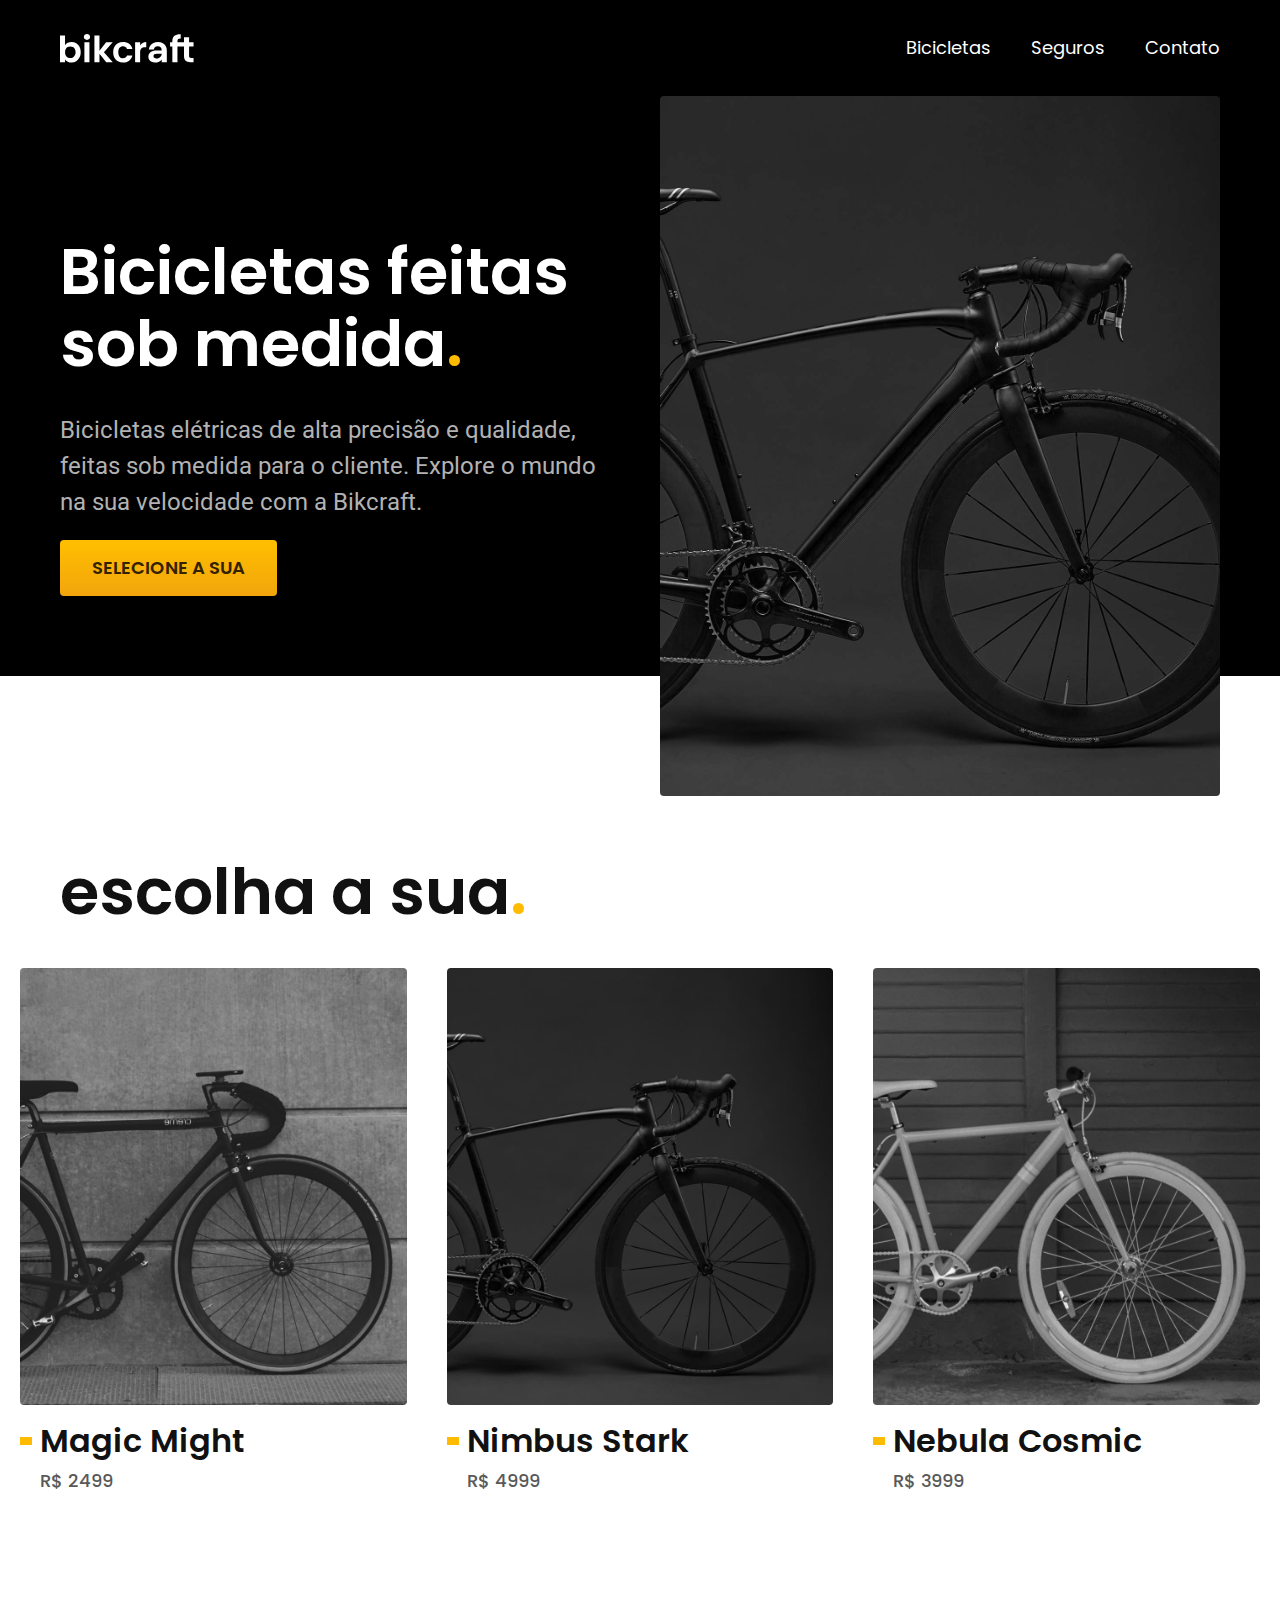
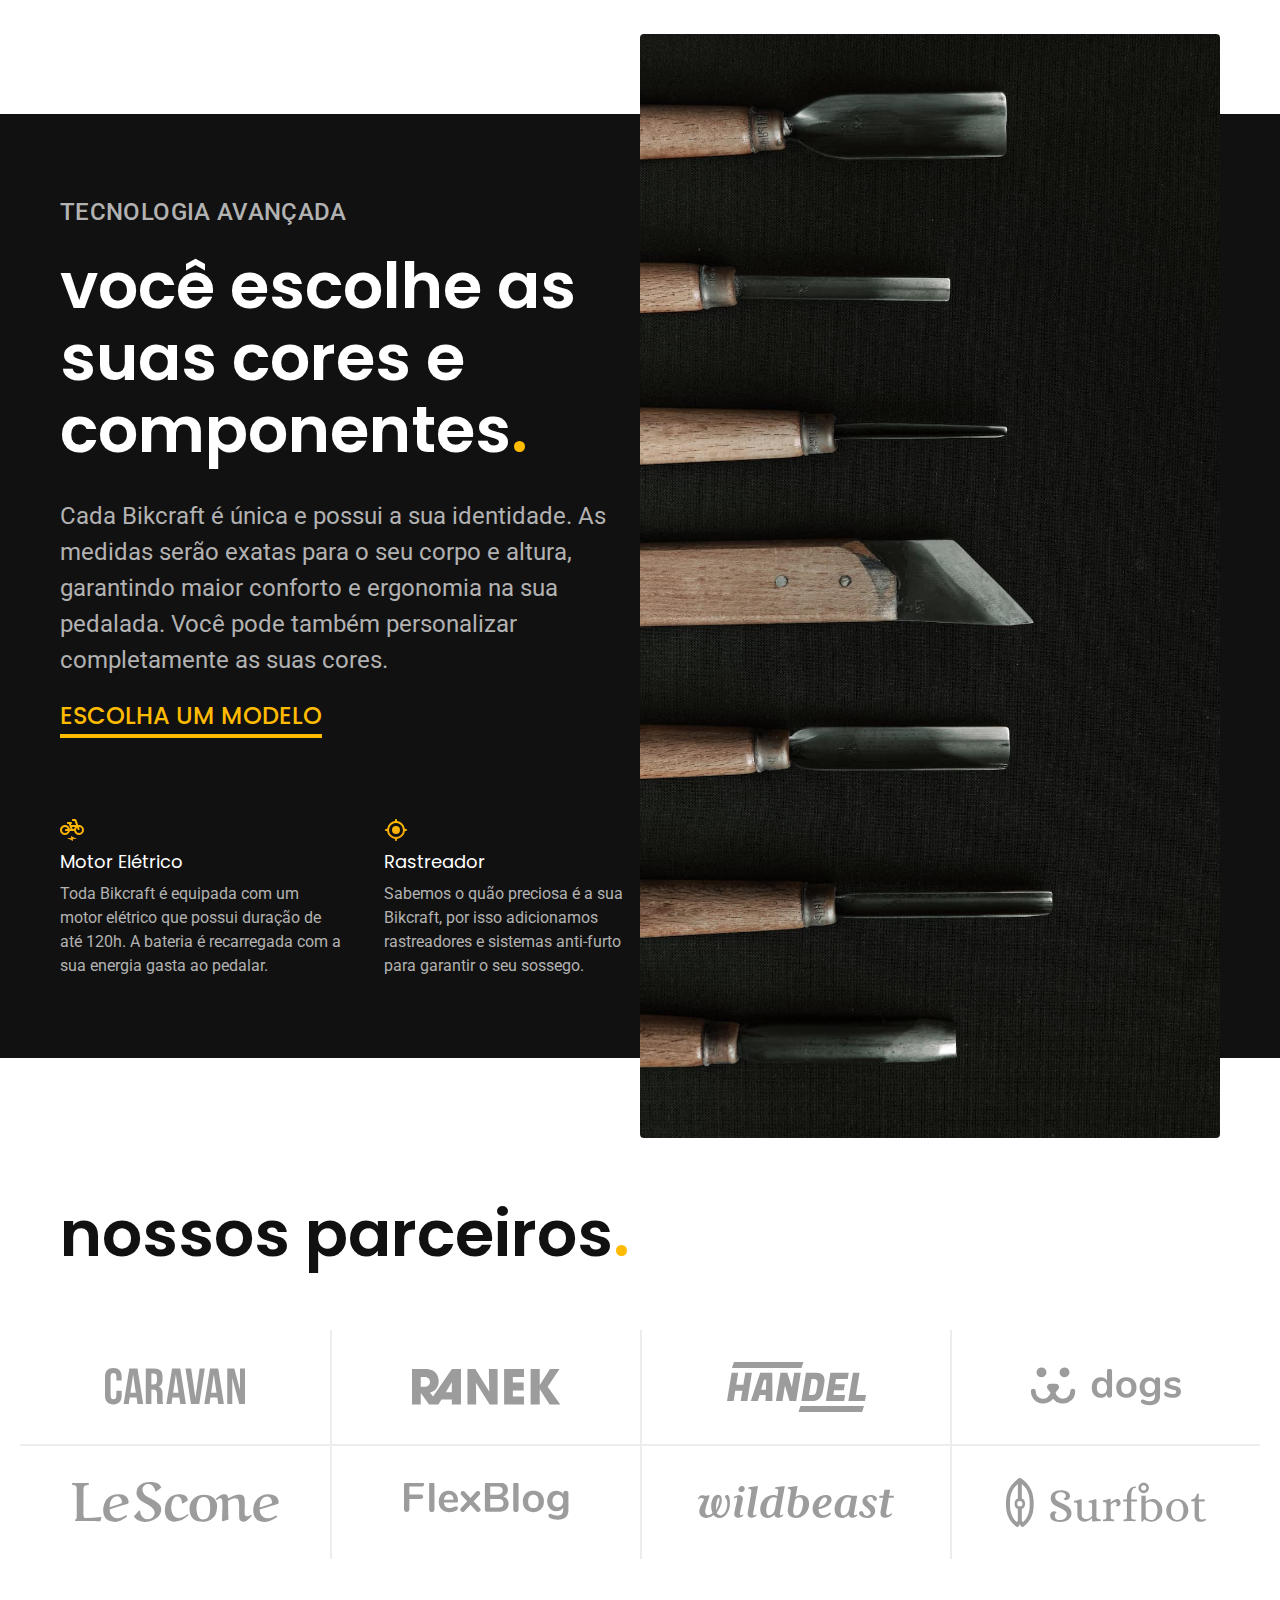
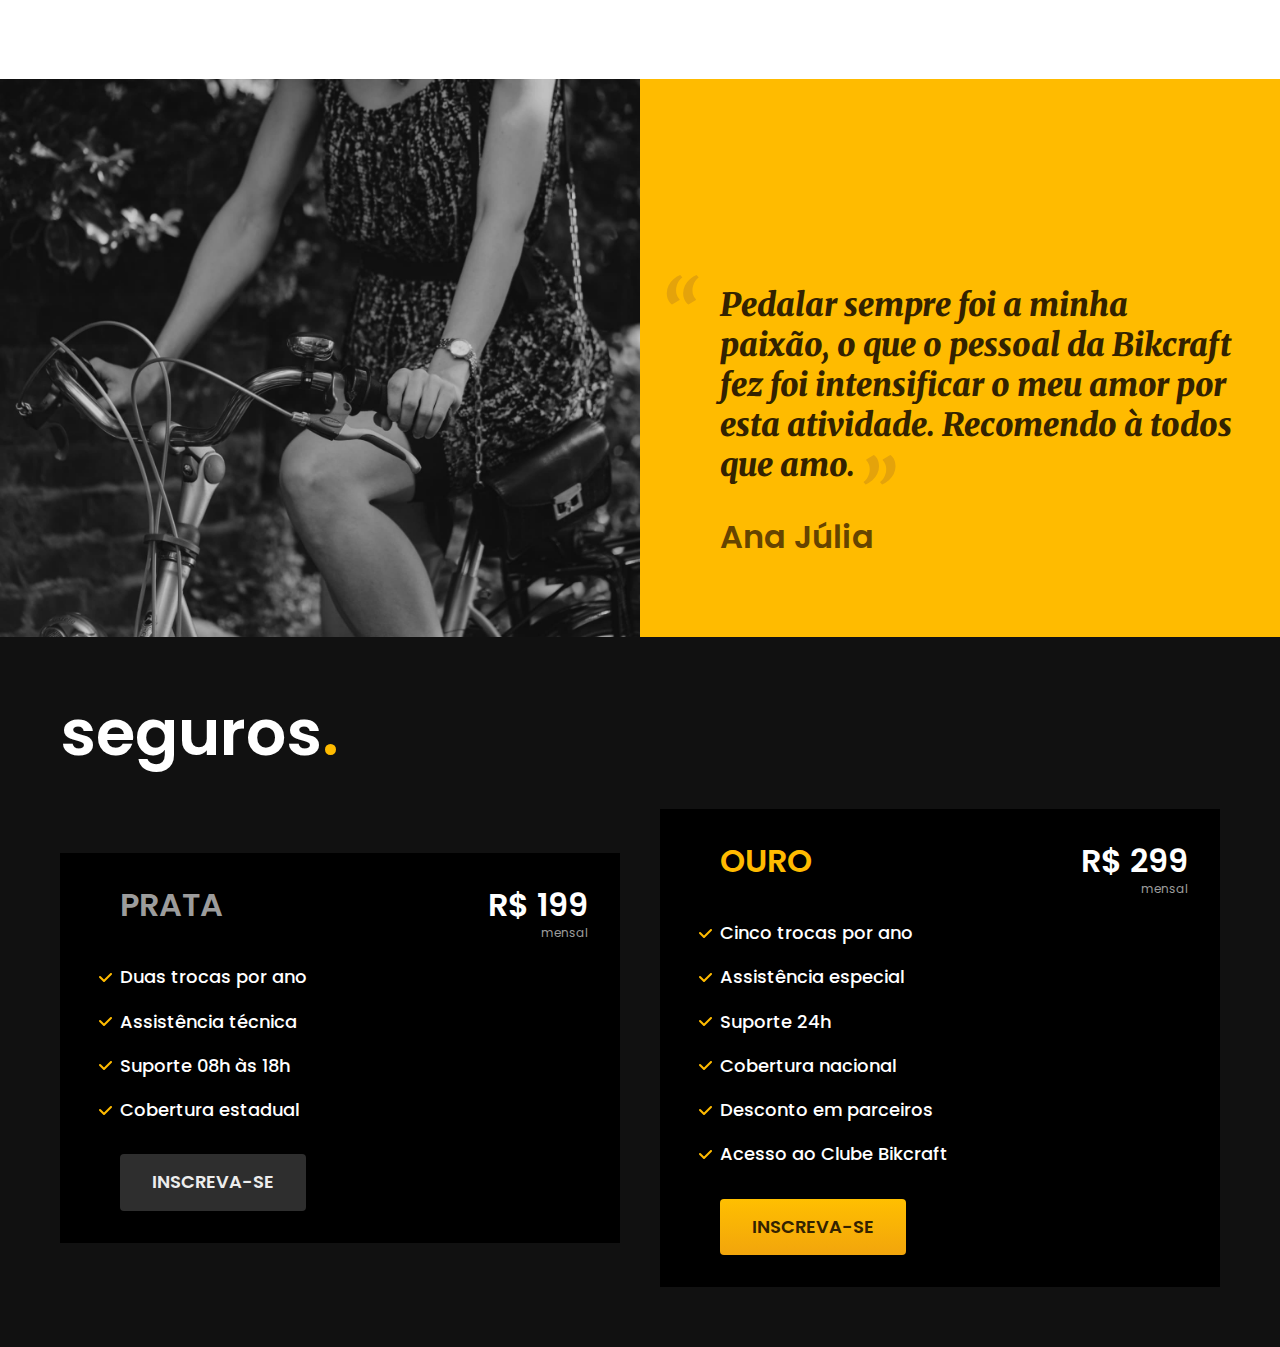
==== index.html @ b50320c7 "seguros" ====
<!DOCTYPE html>
<html lang="pt-br">
<head>
  <meta charset="UTF-8">
  <meta name="viewport" content="width=device-width, initial-scale=1.0">
  <title>Bikcraft - Bicicletas Elétricas</title>
  <meta name="description" content="Bicicletas elétricas de alta precisão e qualidade,  feitas sob medida para o cliente. Explore o mundo na sua velocidade com a Bikcraft.">
  <link rel="stylesheet" href="./css/style.css">

  <link rel="preconnect" href="https://fonts.googleapis.com">
  <link rel="preconnect" href="https://fonts.gstatic.com" crossorigin>
  <link href="https://fonts.googleapis.com/css2?family=Merriweather:wght@900&family=Poppins:wght@400;600&family=Roboto:wght@400;500&display=swap" rel="stylesheet">
</head>
<body>
  <header class="header-bg">
    <div class="header container">
      <a href="./">
        <img src="./img/bikcraft.svg" alt="logo">
      </a>

      <nav aria-label="primaria">
        <ul class="header-menu font-1-m cor-0">
          <li><a href="./bicicletas.html">Bicicletas</a></li>
          <li><a href="./bicicletas.html">Seguros</a></li>
          <li><a href="./bicicletas.html">Contato</a></li>
        </ul>
      </nav>
    </div>
  </header>

  <main class="introducao-bg">
    <div class="container introducao">
      <div class="introducao-conteudo">
        <h1 class="font-1-xxl cor-0">Bicicletas feitas sob medida<span class="cor-p1">.</span></h1>
        <p class="font-2-l cor-5">Bicicletas elétricas de alta precisão e qualidade,  feitas sob medida para o cliente. Explore o mundo na sua velocidade com a Bikcraft.</p>
        <a class="botao" href="./bicicletas.html">Selecione a sua</a>
      </div>
      <div>
        <img src="./img/fotos/introducao.jpg" alt="Bicicleta elétrica preta.">
      </div>
    </div>
  </main>

  <article class="bicicletas-lista">
    <h2 class="container font-1-xxl">escolha a sua<span class="cor-p1">.</span></h2>

    <ul>
      <li>
        <a href="./bicicletas/magic.html">
          <img src="./img/bicicletas/magic-home.jpg" alt="Bicicleta preta">
          <h3 class="font-1-xl">Magic Might</h3>
          <span class="font-2-m cor-8">R$ 2499</span>
        </a>
      </li>

      <li>
        <a href="./bicicletas/nimbus.html">
          <img src="./img/bicicletas/nimbus-home.jpg" alt="Bicicleta preta">
          <h3 class="font-1-xl">Nimbus Stark</h3>
          <span class="font-2-m cor-8">R$ 4999</span>
        </a>
      </li>

      <li>
        <a href="./bicicletas/nebula.html">
          <img src="./img/bicicletas/nebula-home.jpg" alt="Bicicleta preta">
          <h3 class="font-1-xl">Nebula Cosmic</h3>
          <span class="font-2-m cor-8">R$ 3999</span>
        </a>
      </li>
    </ul>
  </article>

  <article class="tecnologia-bg">
    <div class="tecnologia container">
      <div class="tecnologia-conteudo">
        <span class="font-2-l-b cor-5">Tecnologia Avançada</span>
        <h2 class="font-1-xxl cor-0">você escolhe as suas cores e componentes<span class="cor-p1">.</span></h2>
        <p class="font-2-l cor-5">Cada Bikcraft é única e possui a sua identidade. As medidas serão exatas para o seu corpo e altura, garantindo maior conforto e ergonomia na sua pedalada. Você pode também personalizar completamente as suas cores.</p>
        <a class="link" href="./bicicletas.html">Escolha um modelo</a>
        <div class="tecnologia-vantagens">
          <div>
            <img src="./img/icones/eletrica.svg" alt="">
            <h3 class="font-1-m cor-0">Motor Elétrico</h3>
            <p class="font-2-s cor-5">Toda Bikcraft é equipada com um motor elétrico que possui duração de até 120h. A bateria é recarregada com a sua energia gasta ao pedalar.</p>
          </div>
          <div>
            <img src="./img/icones/rastreador.svg" alt="">
            <h3 class="font-1-m cor-0">Rastreador</h3>
            <p class="font-2-s cor-5">Sabemos o quão preciosa é a sua Bikcraft, por isso adicionamos rastreadores e sistemas anti-furto para garantir o seu sossego.</p>
          </div>
        </div>
      </div>

      <div class="tecnologia-imagem">
        <img src="./img/fotos/tecnologia.jpg" alt="">
      </div>
    </div>

  </article>

  <section class="parceiros" aria-label="Nossos Parceiros">
    <h2 class="container font-1-xxl">nossos parceiros<span class="cor-p1">.</span></h2>

    <ul>
      <li><img src="./img/parceiros/caravan.svg" alt="caravan"></li>
      <li><img src="./img/parceiros/ranek.svg" alt="ranek"></li>
      <li><img src="./img/parceiros/handel.svg" alt="handel"></li>
      <li><img src="./img/parceiros/dogs.svg" alt="dogs"></li>
      <li><img src="./img/parceiros/lescone.svg" alt="lescone"></li>
      <li><img src="./img/parceiros/flexblog.svg" alt="flexblog"></li>
      <li><img src="./img/parceiros/wildbeast.svg" alt="wildbeast"></li>
      <li><img src="./img/parceiros/surfbot.svg" alt="surfbot"></li>
    </ul>
  </section>

  <section class="depoimento" aria-label="Depoimento">
    <div>
      <img src="./img/fotos/depoimento.jpg" alt="Pessoa pedalando uma bicicleta Bikcraft">
    </div>

    <div class="depoimento-conteudo">
      <blockquote class="font-1-xl cor-p5">
        <p>Pedalar sempre foi a minha paixão, o que o pessoal da Bikcraft fez foi intensificar o meu amor por esta atividade. Recomendo à todos que amo.</p>
        <span class="font-1-mb cor-p4">Ana Júlia</span>
      </blockquote>
    </div>
  </section>

  <article class="seguros-bg">
    <div class="seguros container">
      <h2 class="font-1-xxl cor-0">seguros<span class="cor-p1">.</span></h2>

      <div class="seguros-item">
        <h3 class="font-1-xl cor-6">PRATA</h3>
        <span class="font-1-xl cor-0">R$ 199 <span class="font-1-xs cor-6">mensal</span></span>
        <ul class="font-2-m cor-0">
          <li>Duas trocas por ano</li>
          <li>Assistência técnica</li>
          <li>Suporte 08h às 18h</li>
          <li>Cobertura estadual</li>
        </ul>
        <a class="botao secundario" href="./orcamento.html">Inscreva-se</a>
      </div>

      <div class="seguros-item">
        <h3 class="font-1-xl cor-p1">OURO</h3>
        <span class="font-1-xl cor-0">R$ 299 <span class="font-1-xs cor-6">mensal</span></span>
        <ul class="font-2-m cor-0">
          <li>Cinco trocas por ano</li>
          <li>Assistência especial</li>
          <li>Suporte 24h</li>
          <li>Cobertura nacional</li>
          <li>Desconto em parceiros</li>
          <li>Acesso ao Clube Bikcraft</li>
        </ul>
        <a class="botao" href="./orcamento.html">Inscreva-se</a>
      </div>
    </div>
  </article>
</body>
</html>
---- css/style.css ----
@import "./global/global.css";
@import "./utilidades/tipografia.css";
@import "./utilidades/cores.css";

@import "./global/header.css";

/* Utilidades */
@import "./utilidades/componentes.css";

/* Home */
@import "./home/introducao.css";
@import "./home/tecnologia.css";
@import "./home/parceiros.css";
@import "./home/depoimento.css";

/* Bicicletas */
@import "./bicicletas/bicicletas-lista.css";

/* Seguros */
@import "./seguros/seguros.css";
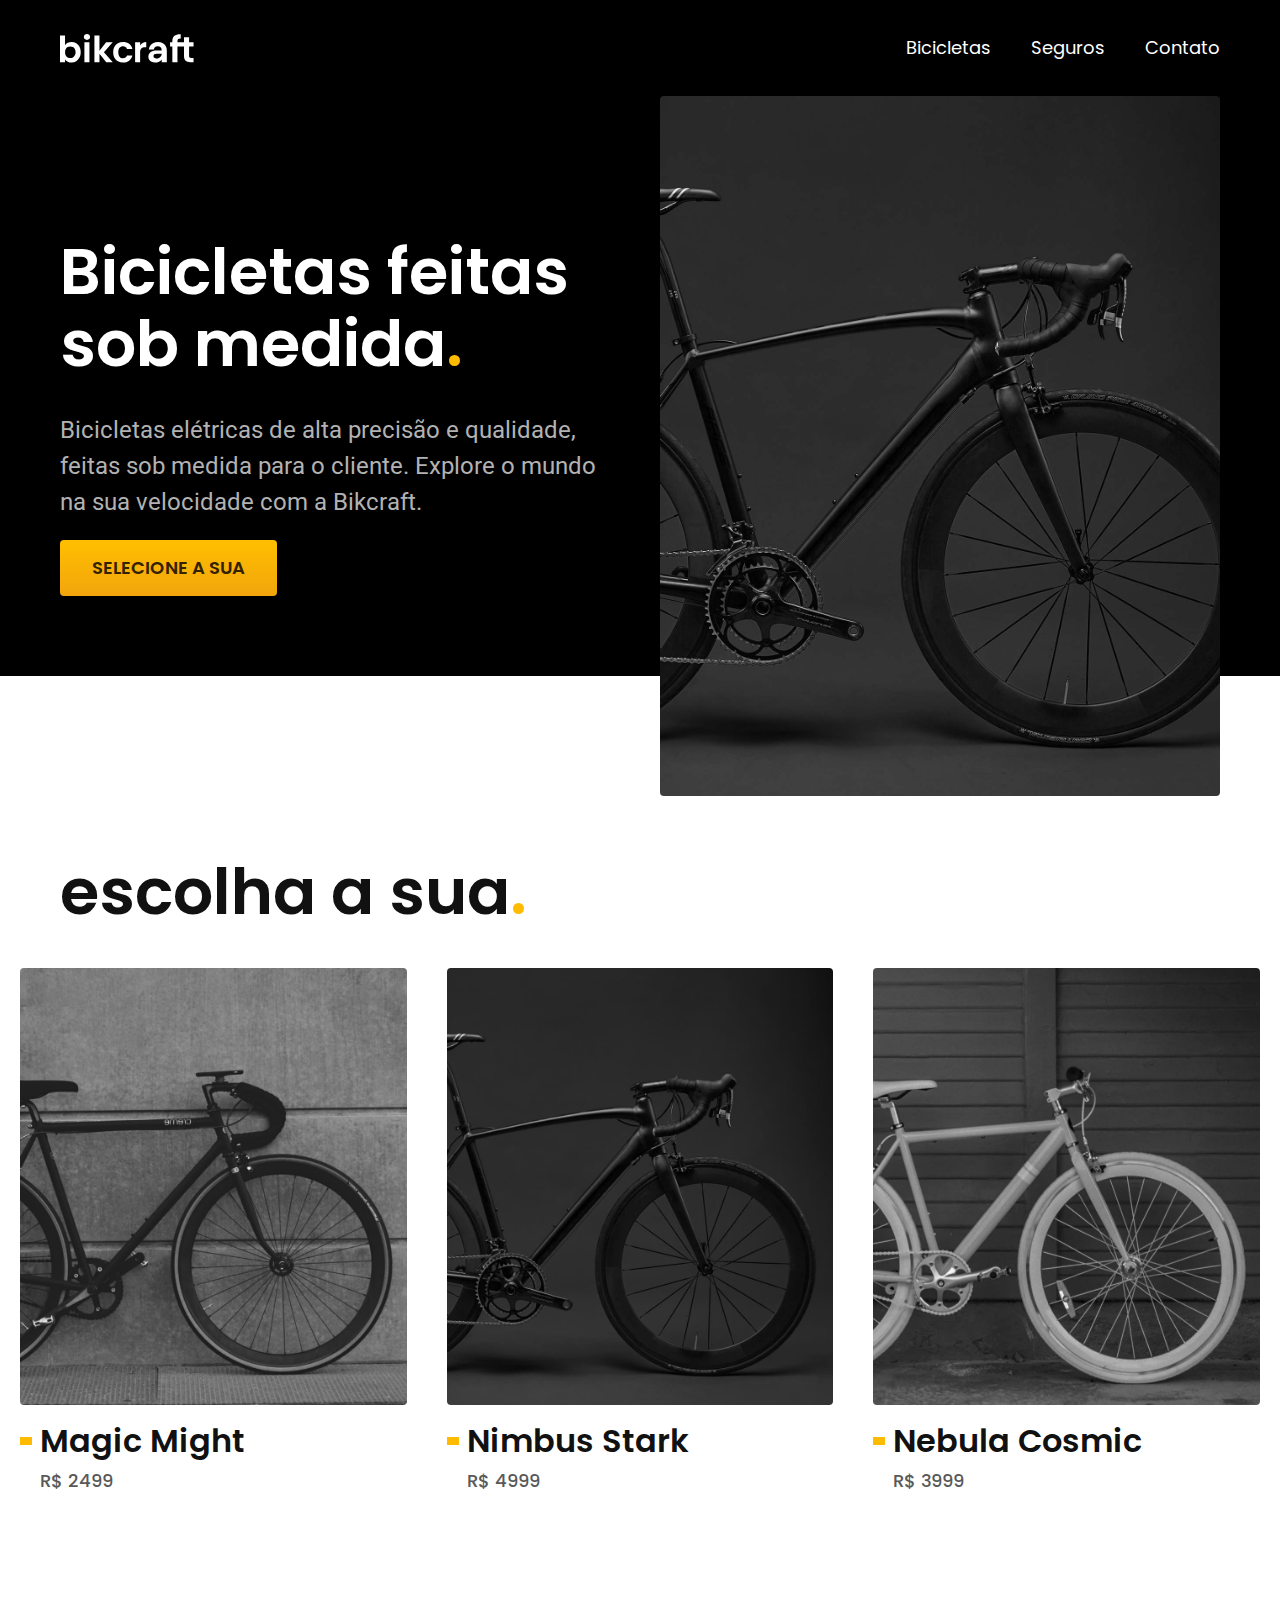
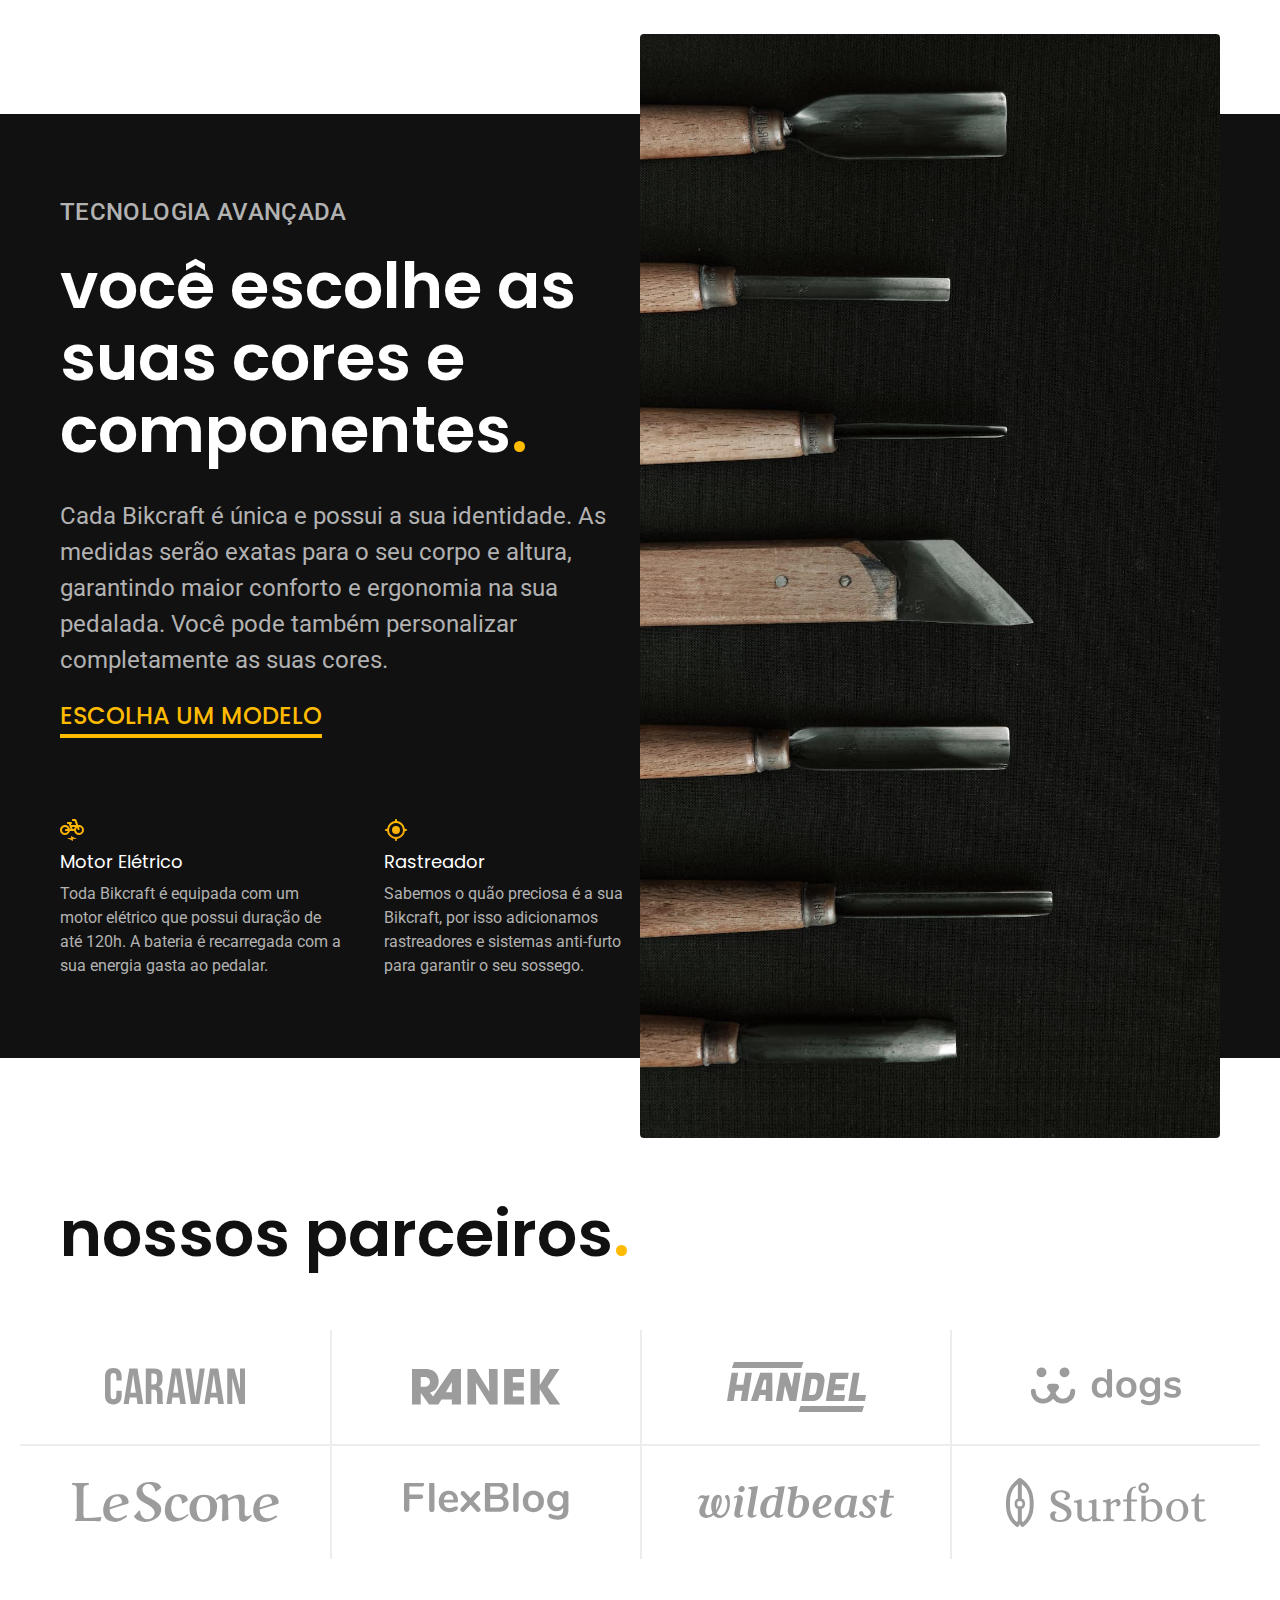
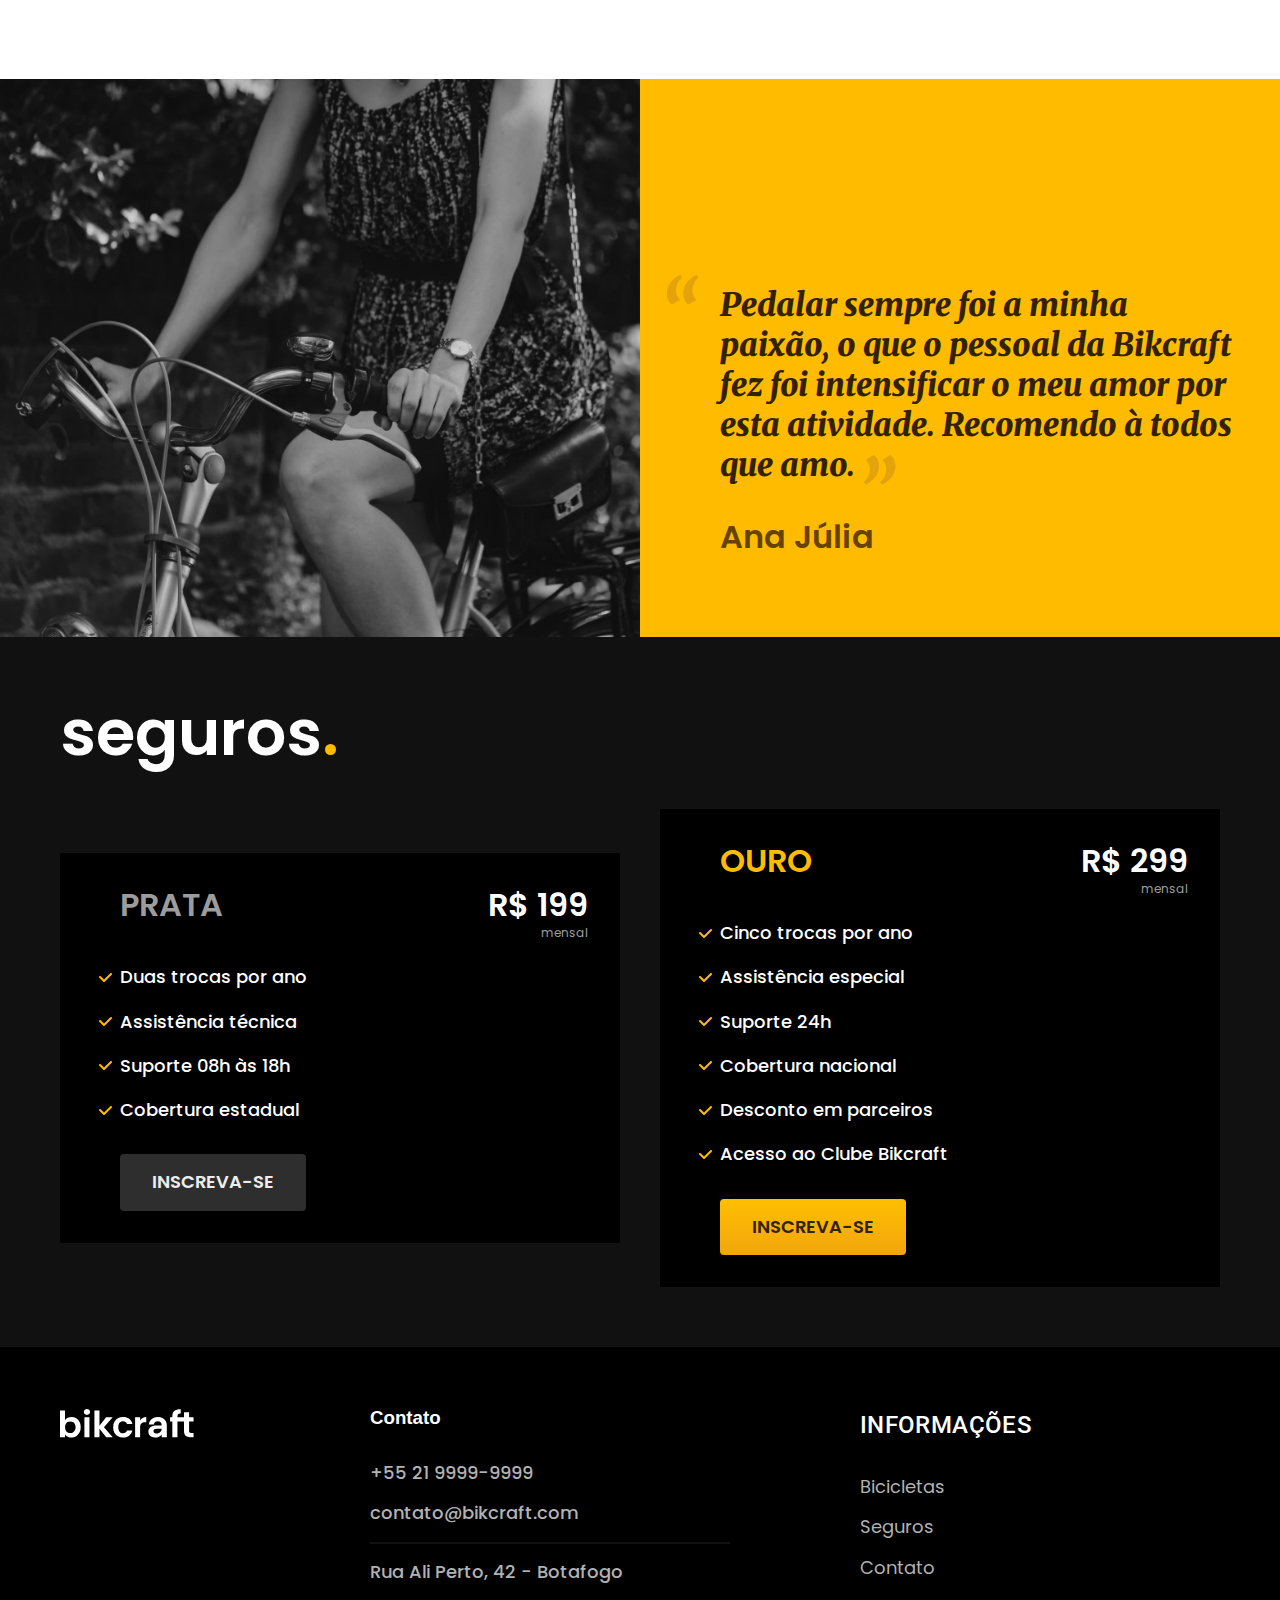
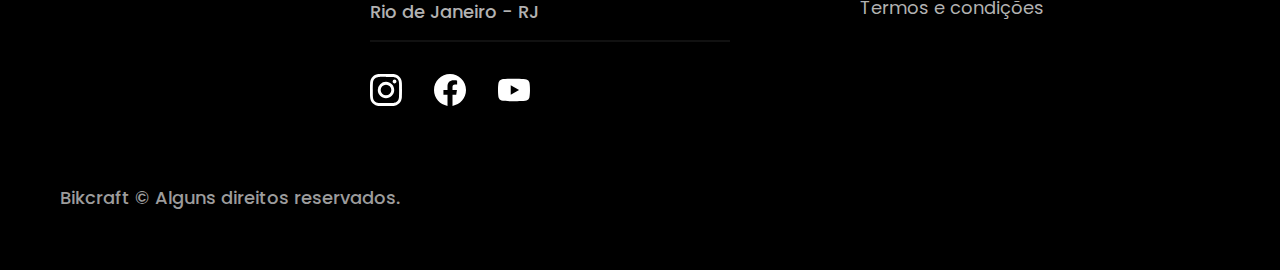
==== commit 26c97b98: "footer" ====
--- a/index.html
+++ b/index.html
@@ -21,8 +21,8 @@
       <nav aria-label="primaria">
         <ul class="header-menu font-1-m cor-0">
           <li><a href="./bicicletas.html">Bicicletas</a></li>
-          <li><a href="./bicicletas.html">Seguros</a></li>
-          <li><a href="./bicicletas.html">Contato</a></li>
+          <li><a href="./seguross.html">Seguros</a></li>
+          <li><a href="./contato.html">Contato</a></li>
         </ul>
       </nav>
     </div>
@@ -158,5 +158,40 @@
       </div>
     </div>
   </article>
+
+  <footer class="footer-bg">
+    <div class="footer container">
+      <img src="./img/bikcraft.svg" alt="Bikcraft">
+      <div class="footer-contato">
+        <h3 class="font-1-l-b cor-0">Contato</h3>
+        <ul class="font-2-m cor-5">
+          <li><a href="tel:+5521999999999">+55 21 9999-9999</a></li>
+          <li><a href="mailto: contato@bikcraft.com">contato@bikcraft.com</a></li>
+          <li>Rua Ali Perto, 42 - Botafogo</li>
+          <li>Rio de Janeiro - RJ</li>
+        </ul>
+        <div class="footer-redes">
+          <a href="./">
+            <img src="./img/redes/instagram.svg" alt="Instagram">
+          </a>
+          <a href="./"><img src="./img/redes/facebook.svg" alt="Facebook"></a>
+          <a href="./"><img src="./img/redes/youtube.svg" alt="YouTube"></a>
+        </div>
+      </div>
+
+      <div class="footer-informacoes">
+        <h3 class="font-2-l-b cor-0">Informações</h3>
+        <nav>
+          <ul class="font-1-m cor-5">
+            <li><a href="./bicicletas.html">Bicicletas</a></li>
+            <li><a href="./seguros.html">Seguros</a></li>
+            <li><a href="./contato.html">Contato</a></li>
+            <li><a href="./termos.html">Termos e condições</a></li>
+          </ul>
+        </nav>
+      </div>
+      <p class="footer-copy font-2-m cor-6">Bikcraft © Alguns direitos reservados.</p>
+    </div>
+  </footer>
 </body>
 </html>--- a/css/style.css
+++ b/css/style.css
@@ -3,6 +3,7 @@
 @import "./utilidades/cores.css";
 
 @import "./global/header.css";
+@import "./global/footer.css";
 
 /* Utilidades */
 @import "./utilidades/componentes.css";
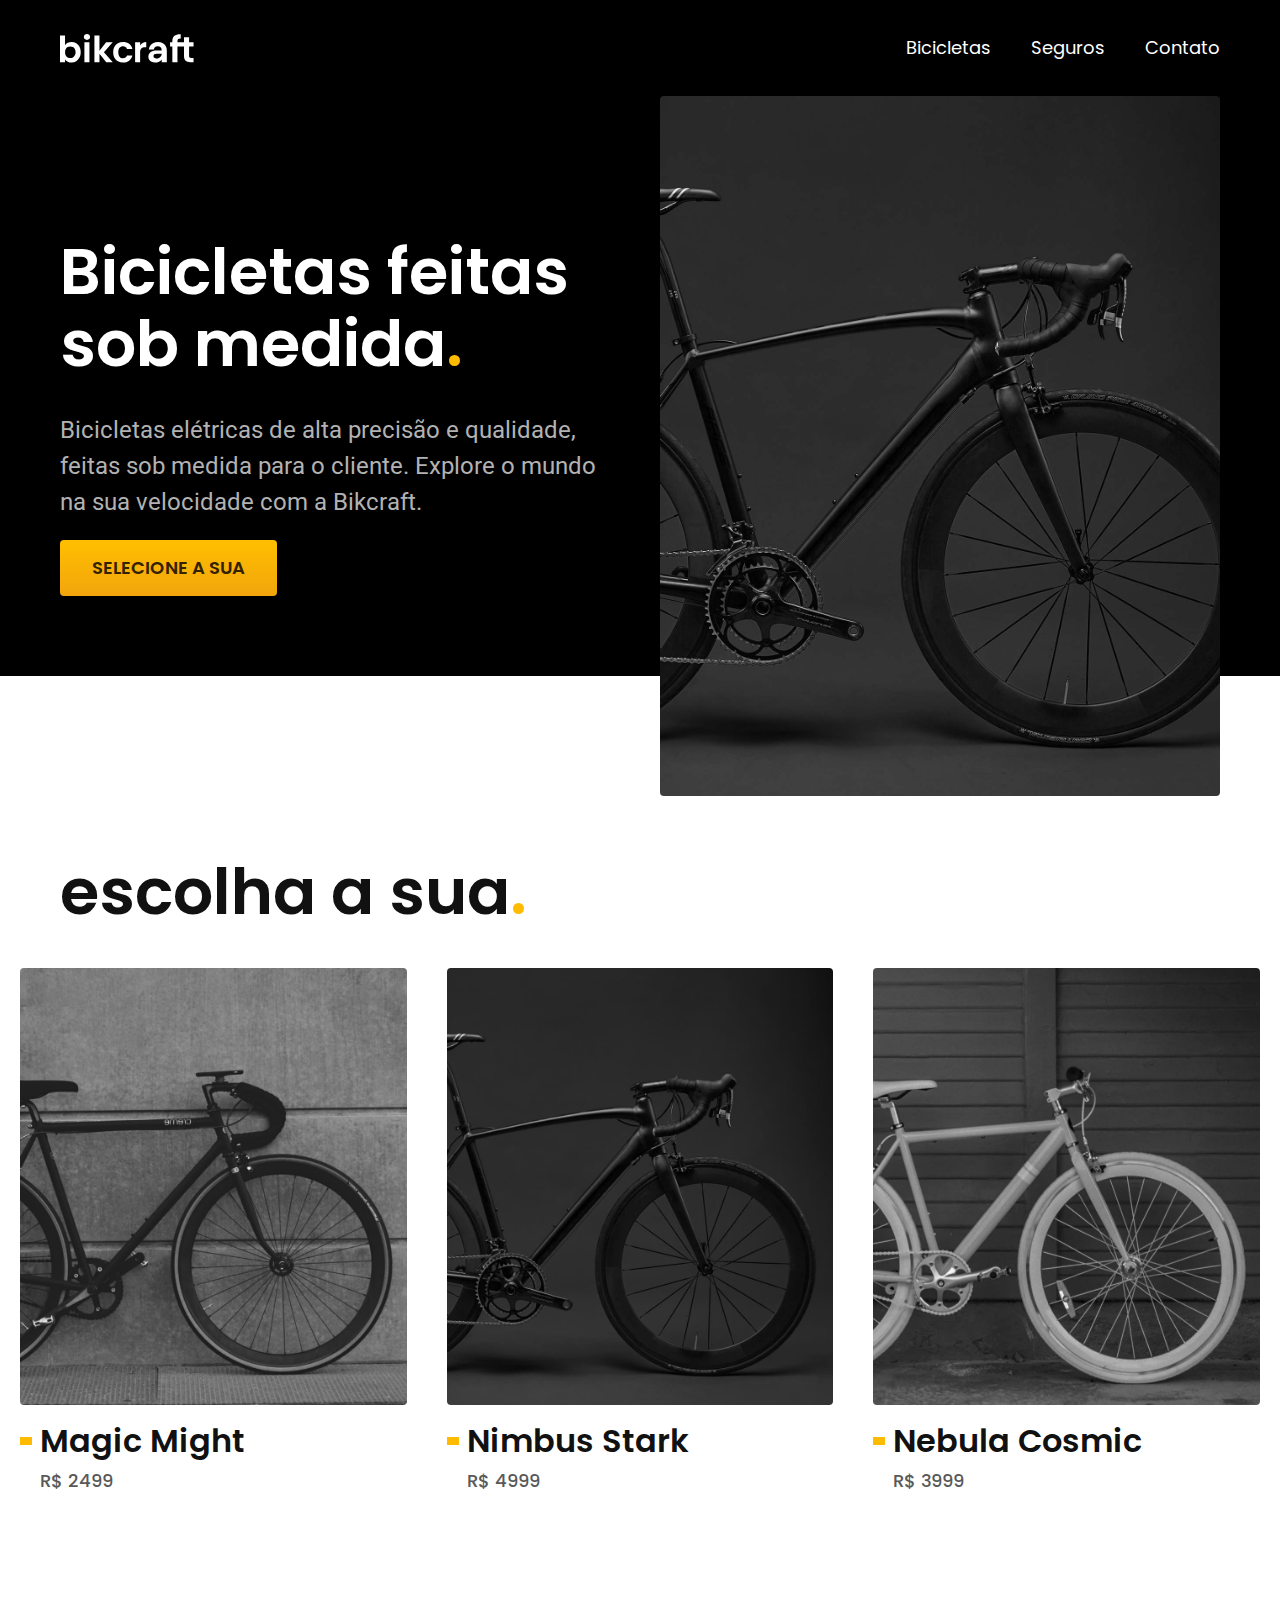
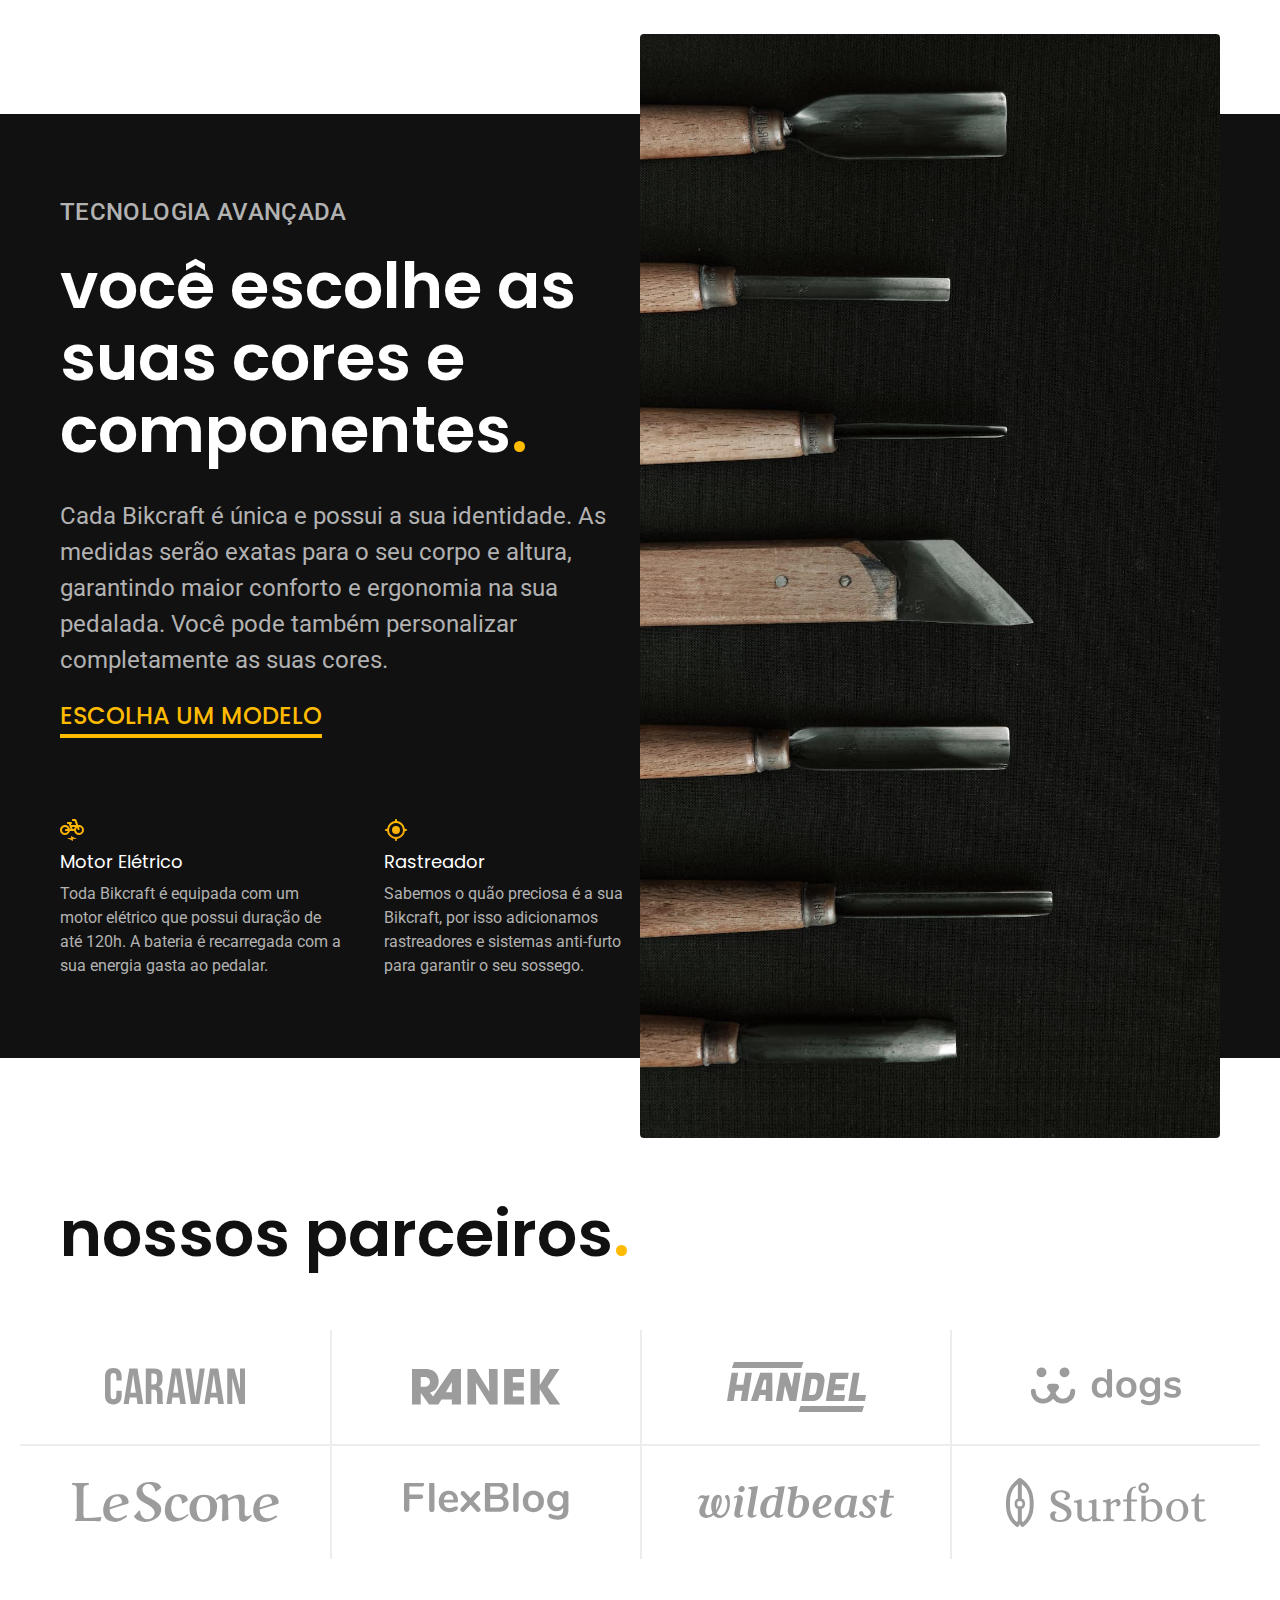
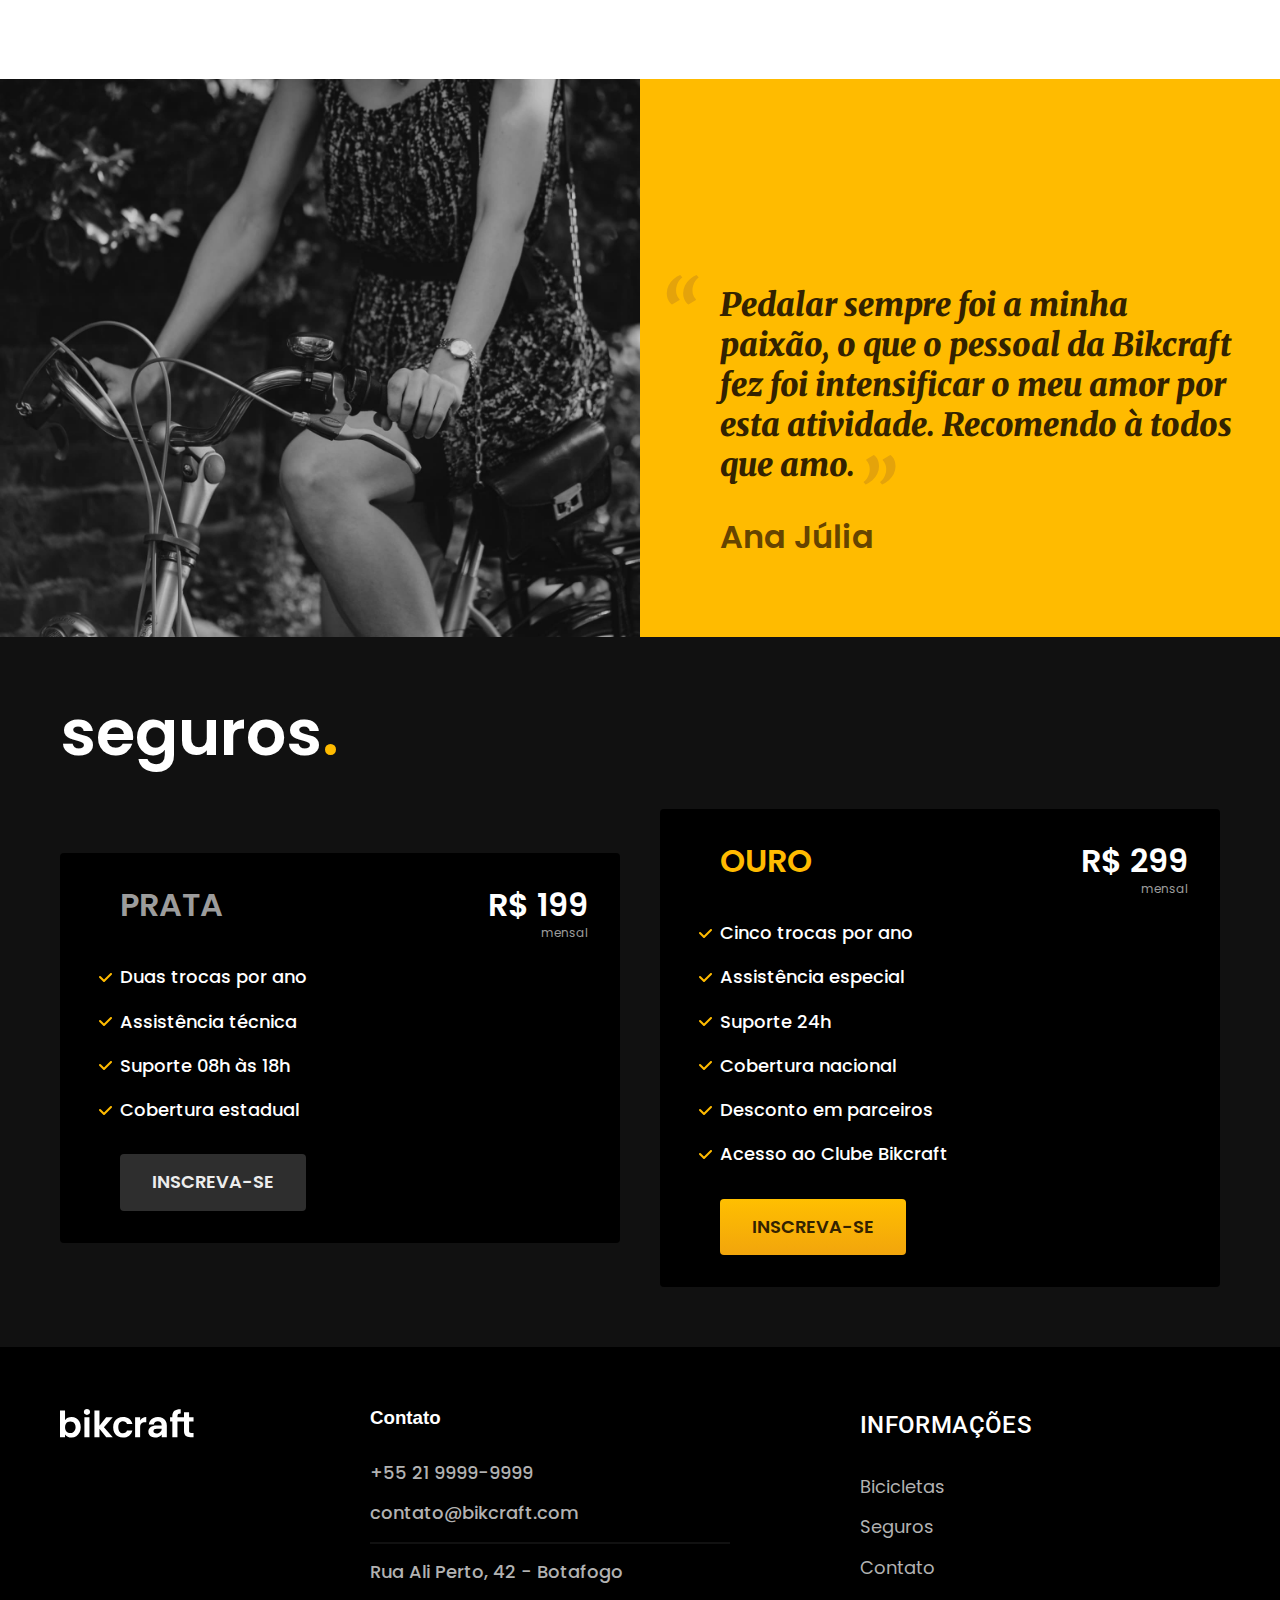
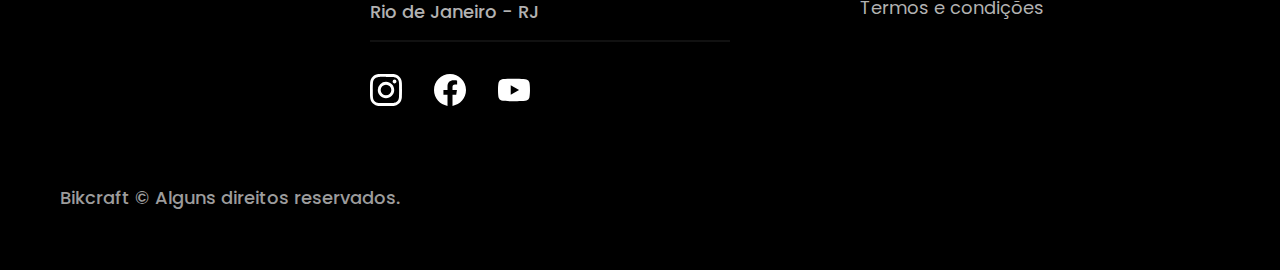
==== commit 0114889c: "seguros" ====
--- a/index.html
+++ b/index.html
@@ -21,7 +21,7 @@
       <nav aria-label="primaria">
         <ul class="header-menu font-1-m cor-0">
           <li><a href="./bicicletas.html">Bicicletas</a></li>
-          <li><a href="./seguross.html">Seguros</a></li>
+          <li><a href="./seguros.html">Seguros</a></li>
           <li><a href="./contato.html">Contato</a></li>
         </ul>
       </nav>
--- a/css/style.css
+++ b/css/style.css
@@ -16,6 +16,12 @@
 
 /* Bicicletas */
 @import "./bicicletas/bicicletas-lista.css";
+@import "./bicicletas/bicicletas.css";
 
 /* Seguros */
-@import "./seguros/seguros.css";+@import "./seguros/seguros.css";
+@import "./seguros/vantagens.css";
+@import "./seguros/perguntas.css";
+
+/* Termos */
+@import "./termos/termos.css";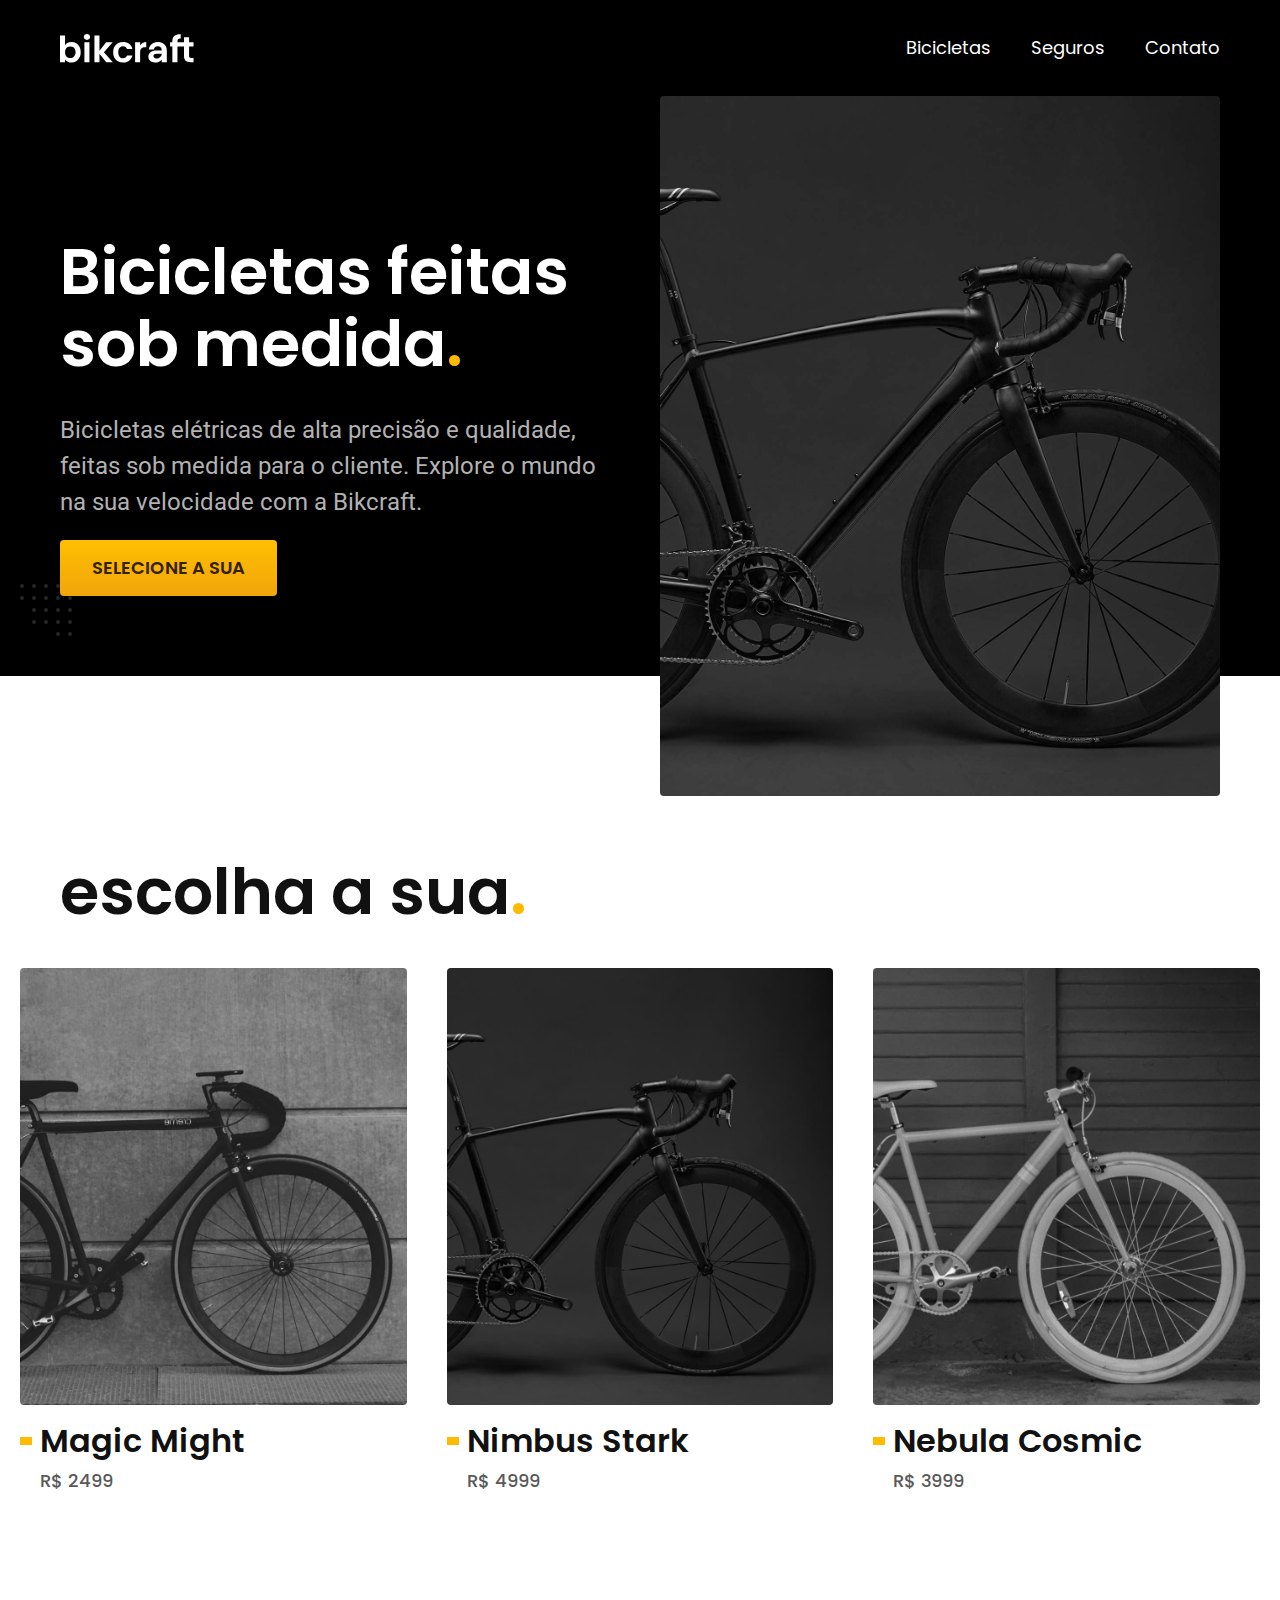
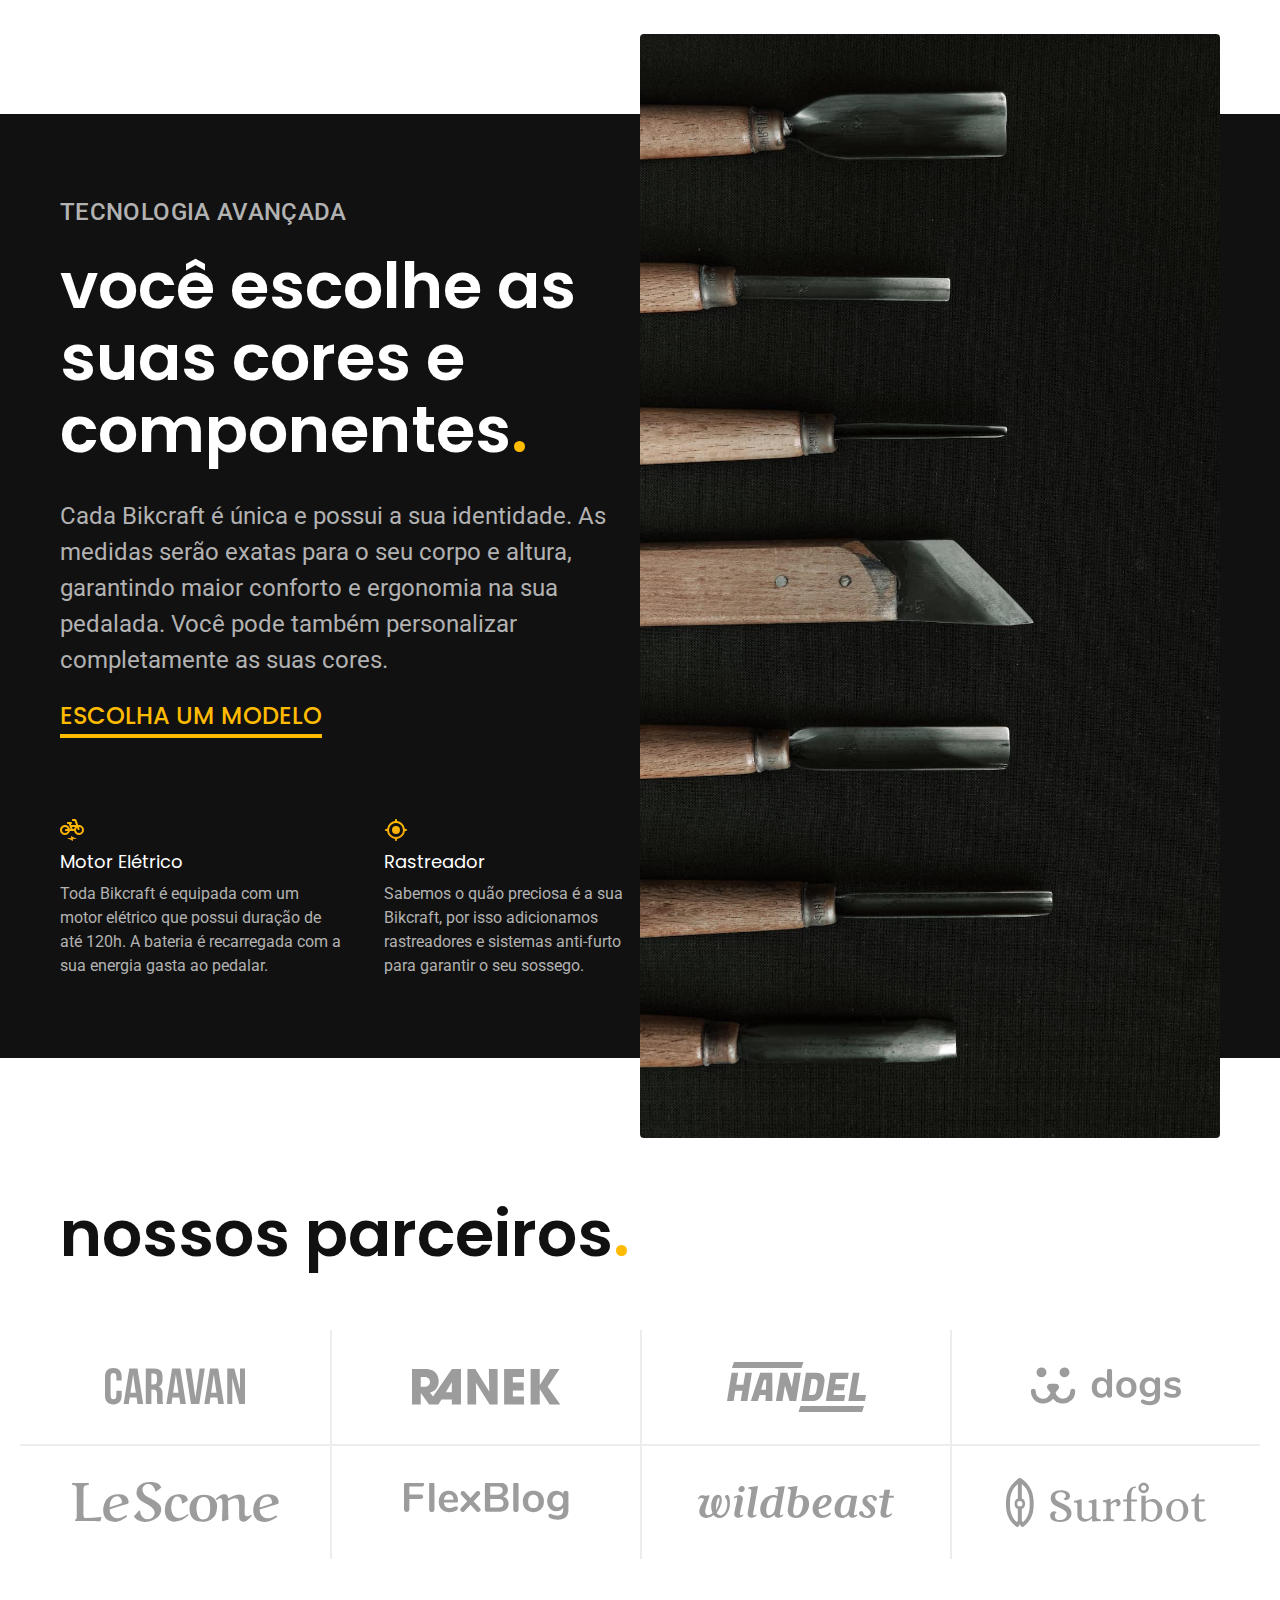
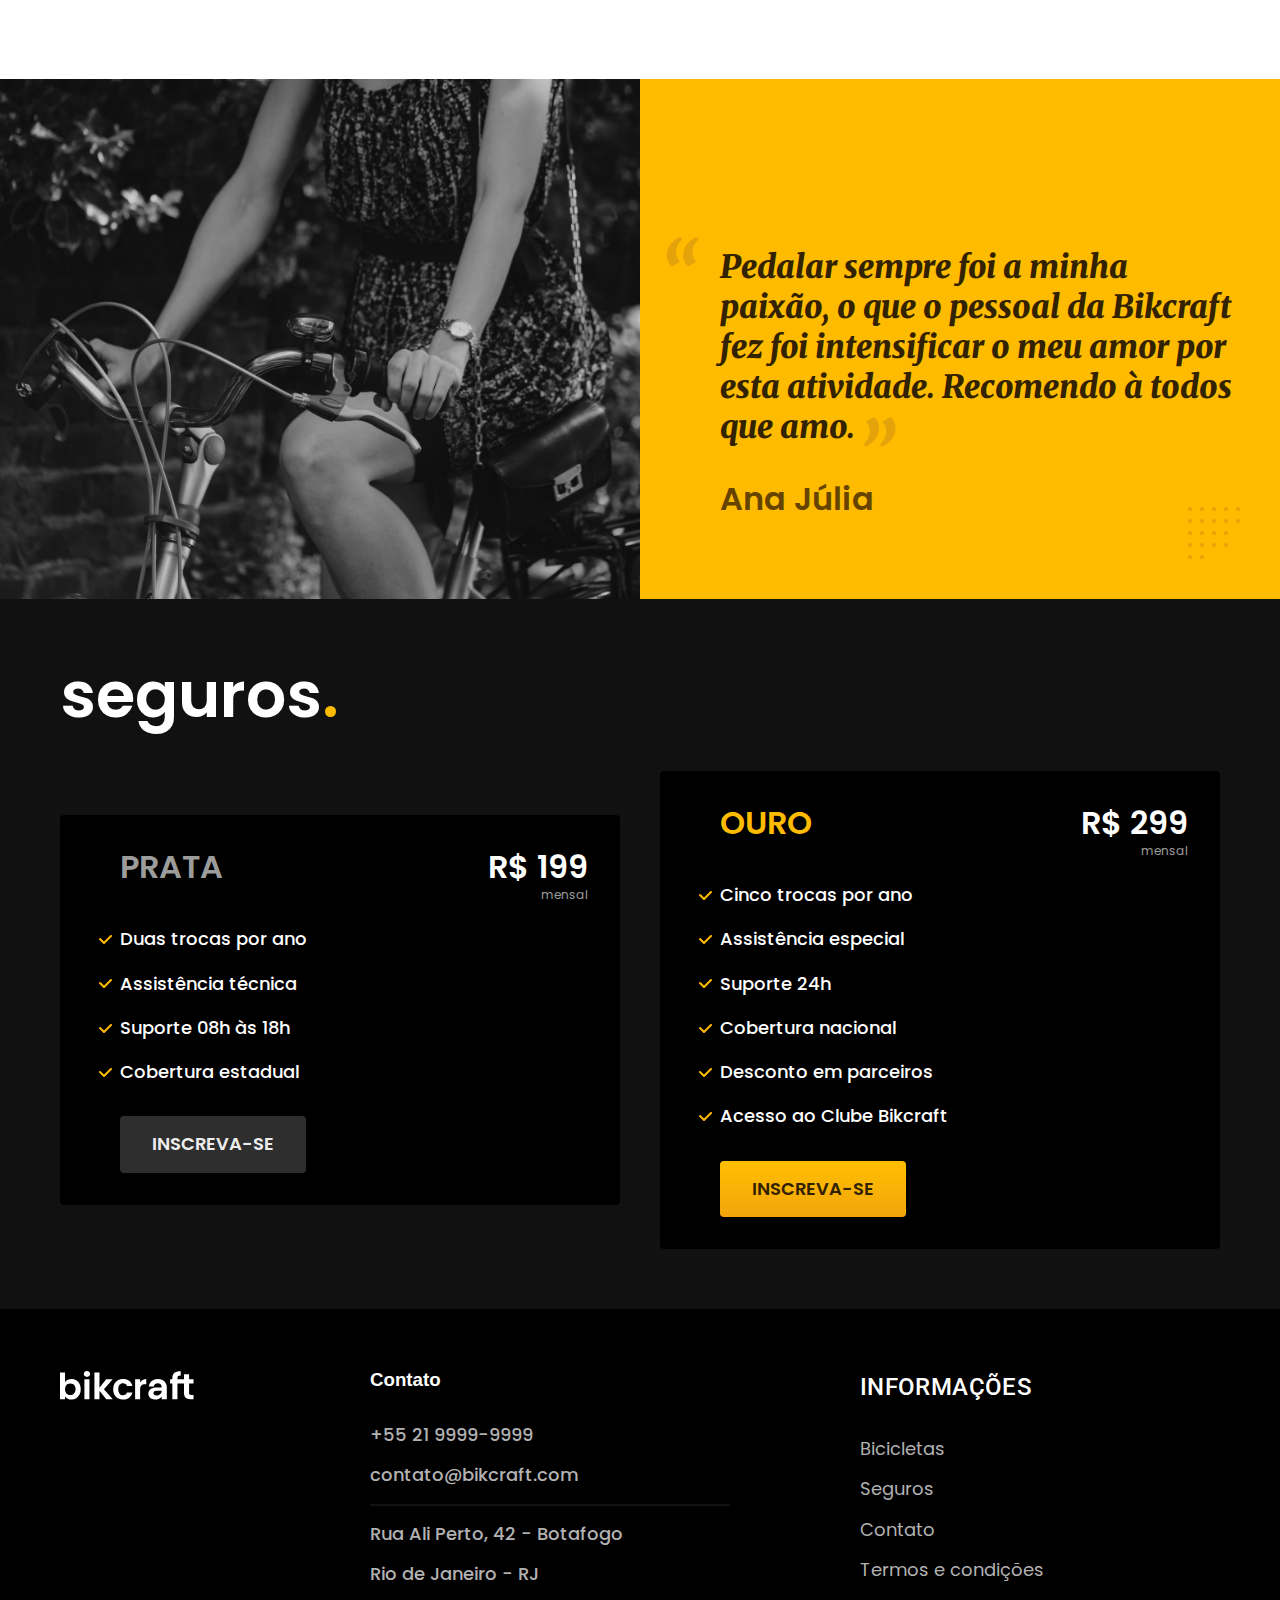
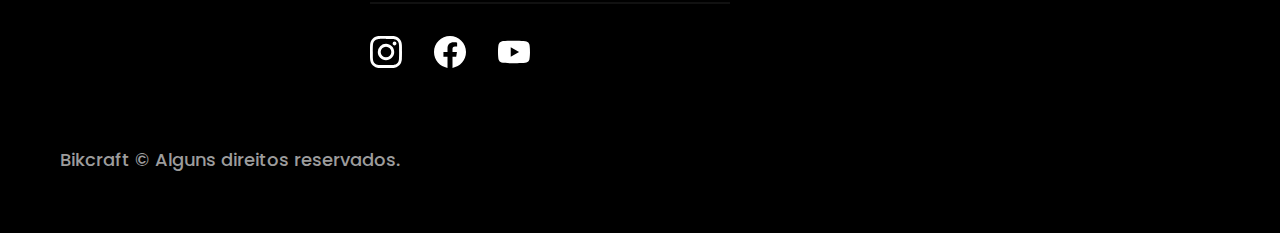
==== commit bbd60de9: "otimizacoes" ====
--- a/index.html
+++ b/index.html
@@ -1,21 +1,25 @@
 <!DOCTYPE html>
 <html lang="pt-br">
+
 <head>
   <meta charset="UTF-8">
   <meta name="viewport" content="width=device-width, initial-scale=1.0">
   <title>Bikcraft - Bicicletas Elétricas</title>
   <meta name="description" content="Bicicletas elétricas de alta precisão e qualidade,  feitas sob medida para o cliente. Explore o mundo na sua velocidade com a Bikcraft.">
+
+  <link rel="preload" href="./css/style.css" as="style">
   <link rel="stylesheet" href="./css/style.css">
 
   <link rel="preconnect" href="https://fonts.googleapis.com">
   <link rel="preconnect" href="https://fonts.gstatic.com" crossorigin>
   <link href="https://fonts.googleapis.com/css2?family=Merriweather:wght@900&family=Poppins:wght@400;600&family=Roboto:wght@400;500&display=swap" rel="stylesheet">
 </head>
+
 <body>
   <header class="header-bg">
     <div class="header container">
       <a href="./">
-        <img src="./img/bikcraft.svg" alt="logo">
+        <img src="./img/bikcraft.svg" width="136" height="32" alt="logo">
       </a>
 
       <nav aria-label="primaria">
@@ -32,12 +36,14 @@
     <div class="container introducao">
       <div class="introducao-conteudo">
         <h1 class="font-1-xxl cor-0">Bicicletas feitas sob medida<span class="cor-p1">.</span></h1>
-        <p class="font-2-l cor-5">Bicicletas elétricas de alta precisão e qualidade,  feitas sob medida para o cliente. Explore o mundo na sua velocidade com a Bikcraft.</p>
+        <p class="font-2-l cor-5">Bicicletas elétricas de alta precisão e qualidade, feitas sob medida para o cliente. Explore o mundo na sua velocidade com a Bikcraft.</p>
         <a class="botao" href="./bicicletas.html">Selecione a sua</a>
       </div>
-      <div>
-        <img src="./img/fotos/introducao.jpg" alt="Bicicleta elétrica preta.">
-      </div>
+
+      <picture>
+        <source media="(max-width: 800px)" srcset="./img/bicicletas/nimbus.jpg">
+        <img src="./img/fotos/introducao.jpg" width="1280" height="1600" alt="Bicicleta elétrica preta.">
+      </picture>
     </div>
   </main>
 
@@ -47,7 +53,7 @@
     <ul>
       <li>
         <a href="./bicicletas/magic.html">
-          <img src="./img/bicicletas/magic-home.jpg" alt="Bicicleta preta">
+          <img src="./img/bicicletas/magic-home.jpg" width="920" height="1040" alt="Bicicleta preta">
           <h3 class="font-1-xl">Magic Might</h3>
           <span class="font-2-m cor-8">R$ 2499</span>
         </a>
@@ -55,7 +61,7 @@
 
       <li>
         <a href="./bicicletas/nimbus.html">
-          <img src="./img/bicicletas/nimbus-home.jpg" alt="Bicicleta preta">
+          <img src="./img/bicicletas/nimbus-home.jpg" width="920" height="1040" alt="Bicicleta preta">
           <h3 class="font-1-xl">Nimbus Stark</h3>
           <span class="font-2-m cor-8">R$ 4999</span>
         </a>
@@ -63,7 +69,7 @@
 
       <li>
         <a href="./bicicletas/nebula.html">
-          <img src="./img/bicicletas/nebula-home.jpg" alt="Bicicleta preta">
+          <img src="./img/bicicletas/nebula-home.jpg" width="920" height="1040" alt="Bicicleta preta">
           <h3 class="font-1-xl">Nebula Cosmic</h3>
           <span class="font-2-m cor-8">R$ 3999</span>
         </a>
@@ -80,12 +86,12 @@
         <a class="link" href="./bicicletas.html">Escolha um modelo</a>
         <div class="tecnologia-vantagens">
           <div>
-            <img src="./img/icones/eletrica.svg" alt="">
+            <img src="./img/icones/eletrica.svg" width="24" height="24" alt="">
             <h3 class="font-1-m cor-0">Motor Elétrico</h3>
             <p class="font-2-s cor-5">Toda Bikcraft é equipada com um motor elétrico que possui duração de até 120h. A bateria é recarregada com a sua energia gasta ao pedalar.</p>
           </div>
           <div>
-            <img src="./img/icones/rastreador.svg" alt="">
+            <img src="./img/icones/rastreador.svg" width="24" height="24" alt="">
             <h3 class="font-1-m cor-0">Rastreador</h3>
             <p class="font-2-s cor-5">Sabemos o quão preciosa é a sua Bikcraft, por isso adicionamos rastreadores e sistemas anti-furto para garantir o seu sossego.</p>
           </div>
@@ -93,7 +99,7 @@
       </div>
 
       <div class="tecnologia-imagem">
-        <img src="./img/fotos/tecnologia.jpg" alt="">
+        <img src="./img/fotos/tecnologia.jpg" width="1200" height="1920" alt="">
       </div>
     </div>
 
@@ -103,20 +109,20 @@
     <h2 class="container font-1-xxl">nossos parceiros<span class="cor-p1">.</span></h2>
 
     <ul>
-      <li><img src="./img/parceiros/caravan.svg" alt="caravan"></li>
-      <li><img src="./img/parceiros/ranek.svg" alt="ranek"></li>
-      <li><img src="./img/parceiros/handel.svg" alt="handel"></li>
-      <li><img src="./img/parceiros/dogs.svg" alt="dogs"></li>
-      <li><img src="./img/parceiros/lescone.svg" alt="lescone"></li>
-      <li><img src="./img/parceiros/flexblog.svg" alt="flexblog"></li>
-      <li><img src="./img/parceiros/wildbeast.svg" alt="wildbeast"></li>
-      <li><img src="./img/parceiros/surfbot.svg" alt="surfbot"></li>
+      <li><img src="./img/parceiros/caravan.svg" width="140" height="38" alt="caravan"></li>
+      <li><img src="./img/parceiros/ranek.svg" width="149" height="36" alt="ranek"></li>
+      <li><img src="./img/parceiros/handel.svg" width="139" height="50" alt="handel"></li>
+      <li><img src="./img/parceiros/dogs.svg" width="152" height="39" alt="dogs"></li>
+      <li><img src="./img/parceiros/lescone.svg" width="208" height="41" alt="lescone"></li>
+      <li><img src="./img/parceiros/flexblog.svg" width="165" height="38" alt="flexblog"></li>
+      <li><img src="./img/parceiros/wildbeast.svg" width="196" height="34" alt="wildbeast"></li>
+      <li><img src="./img/parceiros/surfbot.svg" width="200" height="49" alt="surfbot"></li>
     </ul>
   </section>
 
   <section class="depoimento" aria-label="Depoimento">
     <div>
-      <img src="./img/fotos/depoimento.jpg" alt="Pessoa pedalando uma bicicleta Bikcraft">
+      <img src="./img/fotos/depoimento.jpg" width="1560" height="1360" alt="Pessoa pedalando uma bicicleta Bikcraft">
     </div>
 
     <div class="depoimento-conteudo">
@@ -161,7 +167,7 @@
 
   <footer class="footer-bg">
     <div class="footer container">
-      <img src="./img/bikcraft.svg" alt="Bikcraft">
+      <img src="./img/bikcraft.svg" width="136" height="32" alt="Bikcraft">
       <div class="footer-contato">
         <h3 class="font-1-l-b cor-0">Contato</h3>
         <ul class="font-2-m cor-5">
@@ -172,10 +178,10 @@
         </ul>
         <div class="footer-redes">
           <a href="./">
-            <img src="./img/redes/instagram.svg" alt="Instagram">
+            <img src="./img/redes/instagram.svg" width="32" height="32" alt="Instagram">
           </a>
-          <a href="./"><img src="./img/redes/facebook.svg" alt="Facebook"></a>
-          <a href="./"><img src="./img/redes/youtube.svg" alt="YouTube"></a>
+          <a href="./"><img src="./img/redes/facebook.svg" width="32" height="32" alt="Facebook"></a>
+          <a href="./"><img src="./img/redes/youtube.svg" width="32" height="32" alt="YouTube"></a>
         </div>
       </div>
 
@@ -194,4 +200,5 @@
     </div>
   </footer>
 </body>
+
 </html>--- a/css/style.css
+++ b/css/style.css
@@ -7,6 +7,7 @@
 
 /* Utilidades */
 @import "./utilidades/componentes.css";
+@import "./utilidades/formulario.css";
 
 /* Home */
 @import "./home/introducao.css";
@@ -18,10 +19,21 @@
 @import "./bicicletas/bicicletas-lista.css";
 @import "./bicicletas/bicicletas.css";
 
+/* Bicicleta */
+@import "./bicicleta/bicicleta.css";
+@import "./bicicleta/seguro.css";
+
 /* Seguros */
 @import "./seguros/seguros.css";
 @import "./seguros/vantagens.css";
 @import "./seguros/perguntas.css";
 
+/* Contato */
+@import "./contato/contato.css";
+@import "./contato/lojas.css";
+
+/* Contato */
+@import "./orcamento/orcamento.css";
+
 /* Termos */
 @import "./termos/termos.css";--- a/css/style.css
+++ b/css/style.css
@@ -7,6 +7,7 @@
 
 /* Utilidades */
 @import "./utilidades/componentes.css";
+@import "./utilidades/formulario.css";
 
 /* Home */
 @import "./home/introducao.css";
@@ -18,10 +19,21 @@
 @import "./bicicletas/bicicletas-lista.css";
 @import "./bicicletas/bicicletas.css";
 
+/* Bicicleta */
+@import "./bicicleta/bicicleta.css";
+@import "./bicicleta/seguro.css";
+
 /* Seguros */
 @import "./seguros/seguros.css";
 @import "./seguros/vantagens.css";
 @import "./seguros/perguntas.css";
 
+/* Contato */
+@import "./contato/contato.css";
+@import "./contato/lojas.css";
+
+/* Contato */
+@import "./orcamento/orcamento.css";
+
 /* Termos */
 @import "./termos/termos.css";